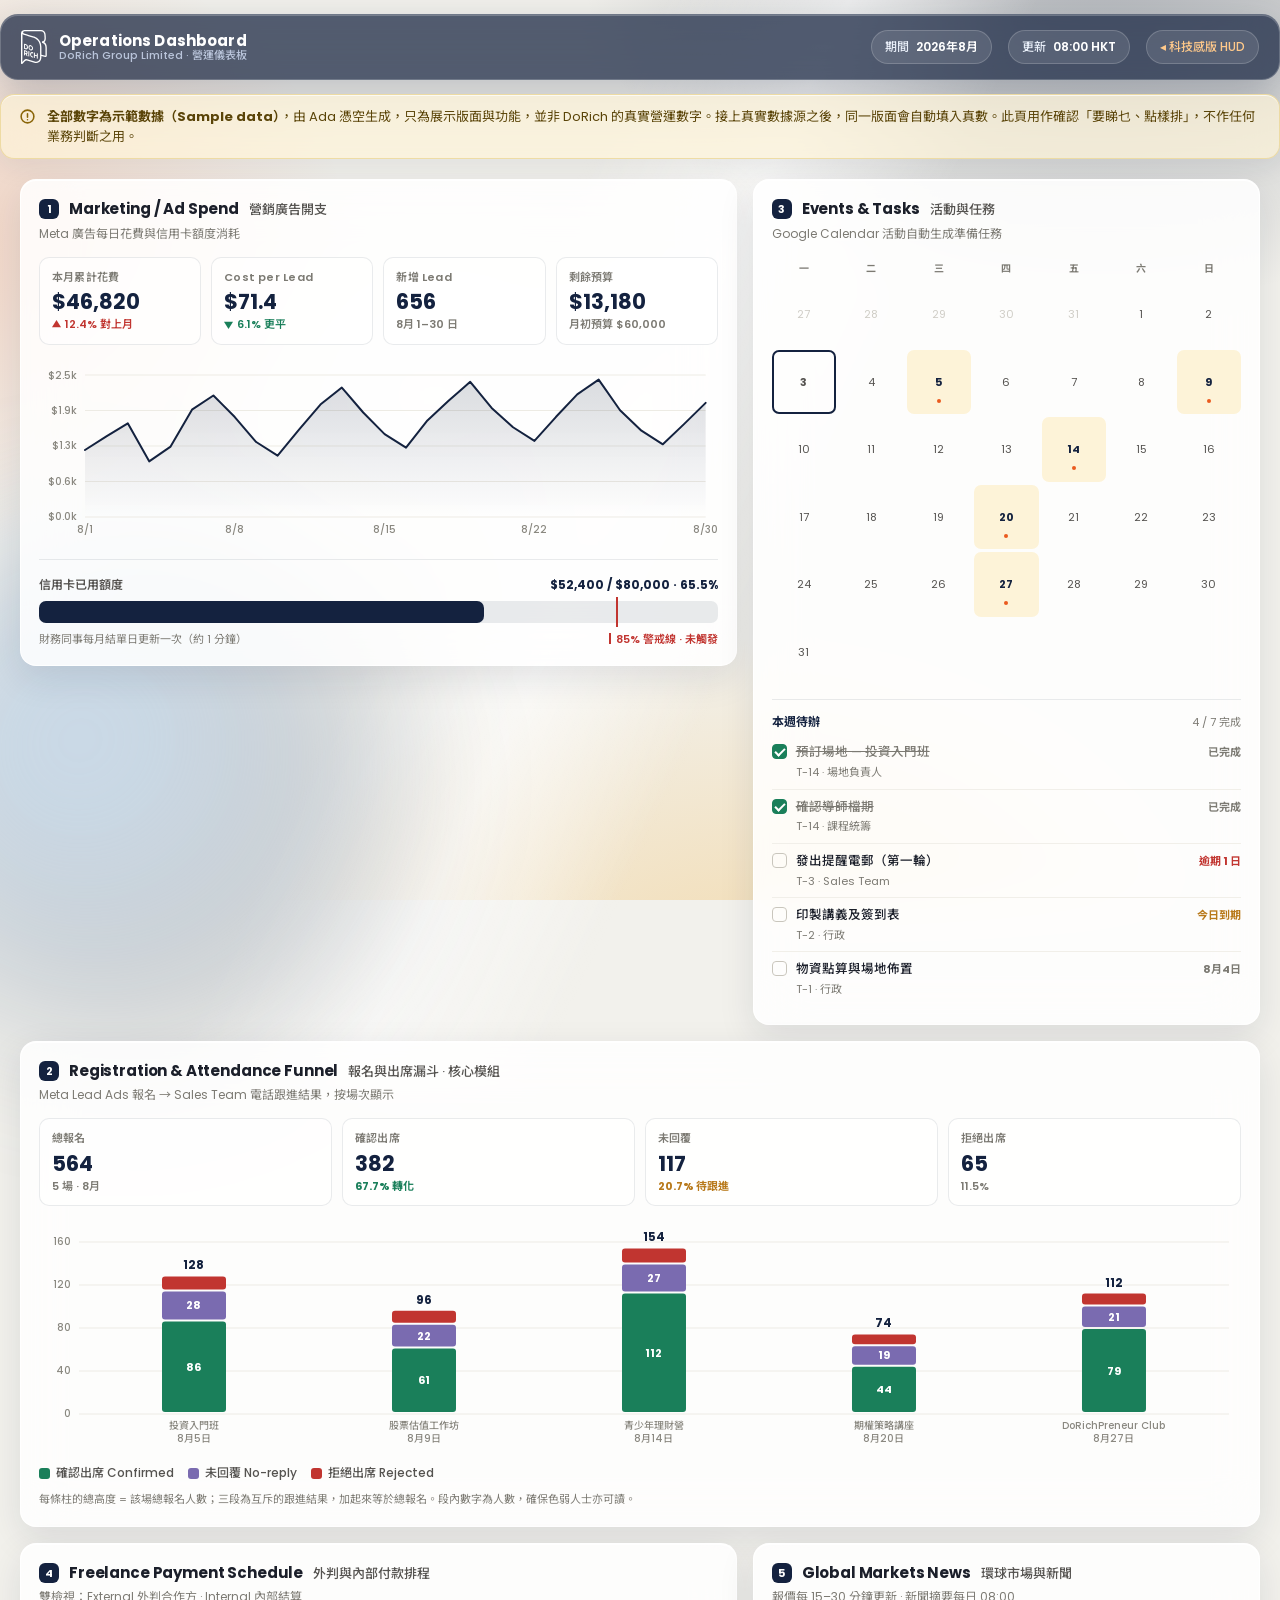
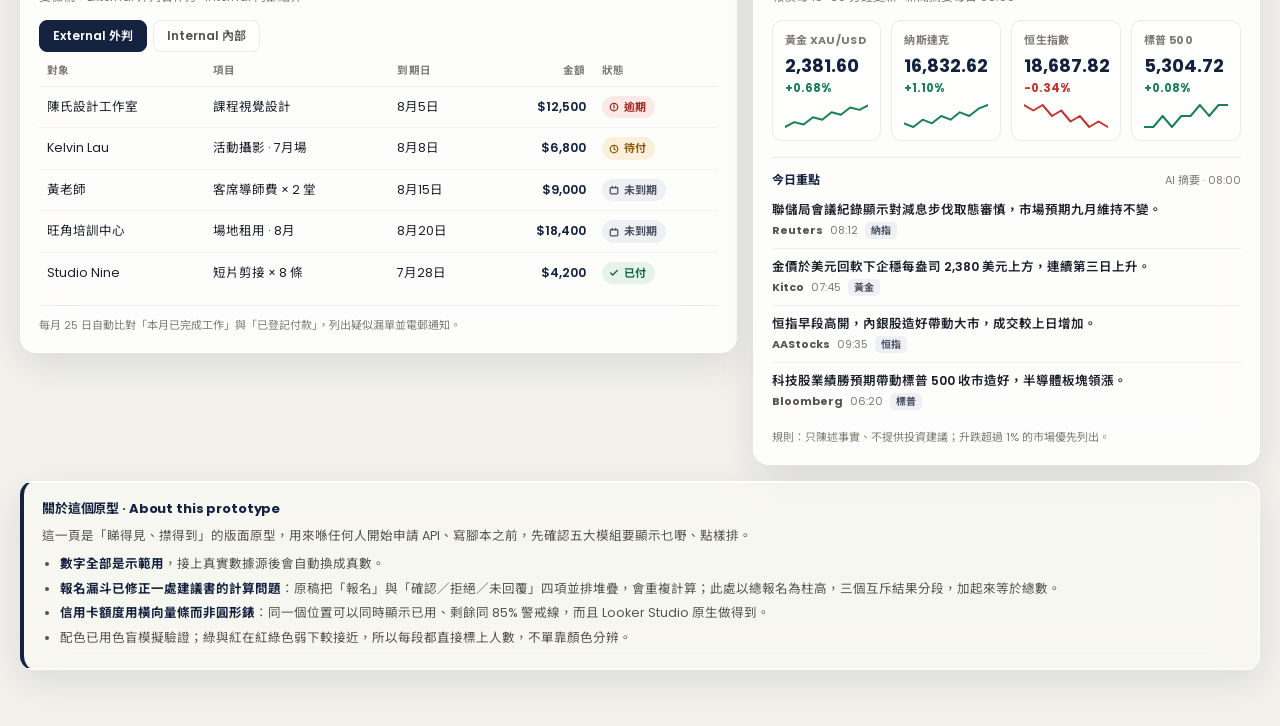
==== light.html @ 27b1c79c "Style 3 (JARVIS HUD) per Jackson's voice note; light version kept at /light.html; DoRich brand syste" ====
<!DOCTYPE html>
<html lang="zh-Hant-HK">
<head>
<meta charset="utf-8">
<meta name="robots" content="noindex,nofollow">
<meta name="viewport" content="width=device-width, initial-scale=1">
<title>DoRich Operations Dashboard — 原型 Prototype</title>
<link rel="preconnect" href="https://fonts.googleapis.com">
<link rel="preconnect" href="https://fonts.gstatic.com" crossorigin>
<link href="https://fonts.googleapis.com/css2?family=Poppins:wght@400;500;600;700;800&family=Noto+Sans+TC:wght@400;500;700;900&display=swap" rel="stylesheet">
<style>
:root{
  /* DoRich brand — pixel-sampled from the company deck design system */
  --ink:#14223F; --navy:#16264A; --ink-black:#141720;
  --paper:#F5F1E6; --amber:#F4AA29; --orange:#EA5A1E; --sky:#A8CEF3;
  --char:#5F5E5B; --grey:#A3A29E;

  /* Chart surface + validated data colours (dataviz validator, light mode, all six checks) */
  --surface:#FCFCFB;
  --c-confirmed:#1A7F5A;   /* good     */
  --c-noreply:#7A6BB0;     /* unknown  */
  --c-rejected:#C13530;    /* serious  */
  --c-line:#14223F;

  --st-good:#1A7F5A; --st-warn:#B8791A; --st-crit:#C13530; --st-idle:#6B7280;

  --bg:#F2F1EC;
  --hair:rgba(255,255,255,.85);
  --hair-in:rgba(20,34,63,.09);
  --txt:#1B1F2A; --txt-2:#555350; --txt-3:#7C7A73;

  --r:16px;
  --ease:cubic-bezier(0.22,1,0.36,1);
}
*{box-sizing:border-box}
html,body{margin:0;padding:0}
body{
  color:var(--txt);
  /* Gradient field — glass needs something behind it to refract. DoRich palette. */
  background:
    radial-gradient(900px 620px at 86% -6%, rgba(20,34,63,.30), transparent 58%),
    radial-gradient(760px 560px at -6% 26%, rgba(234,90,30,.20), transparent 56%),
    radial-gradient(840px 640px at 58% 112%, rgba(244,170,41,.32), transparent 58%),
    radial-gradient(520px 400px at 34% 44%, rgba(255,255,255,.70), transparent 55%),
    var(--bg);
  background-attachment:fixed;
  font-family:"Poppins","Noto Sans TC","PingFang HK","Hiragino Sans CNS",system-ui,-apple-system,"Segoe UI",sans-serif;
  font-size:14px; line-height:1.5; -webkit-font-smoothing:antialiased;
  min-height:100vh;
}
/* diagonal sheen + drifting orb, both inert to pointer */
body::before{
  content:""; position:fixed; inset:-20%; pointer-events:none; z-index:0;
  background:linear-gradient(115deg,transparent 42%,rgba(255,255,255,.62) 50%,transparent 58%);
}
body::after{
  content:""; position:fixed; width:520px; height:520px; left:-130px; bottom:-150px;
  border-radius:50%; pointer-events:none; z-index:0; filter:blur(70px);
  background:radial-gradient(circle at 40% 40%, rgba(168,206,243,.55), rgba(20,34,63,.18) 70%, transparent);
  animation:drift 17s ease-in-out infinite alternate;
}
.topbar,.notice,.wrap{position:relative; z-index:1}

/* ---------- Glass ---------- */
.glass{
  background:rgba(252,251,246,.55);
  -webkit-backdrop-filter:blur(22px) saturate(1.3);
  backdrop-filter:blur(22px) saturate(1.3);
  border:1px solid var(--hair);
  box-shadow:0 12px 36px rgba(20,34,63,.10), inset 0 1px 0 rgba(255,255,255,.9);
}
/* Data panels sit MORE opaque than the chrome — chart marks and small figures
   must stay legible over whatever the gradient is doing behind them. */
.glass-solid{
  background:rgba(255,255,255,.86);
  -webkit-backdrop-filter:blur(26px) saturate(1.25);
  backdrop-filter:blur(26px) saturate(1.25);
  border:1px solid var(--hair);
  box-shadow:0 12px 36px rgba(20,34,63,.10), inset 0 1px 0 rgba(255,255,255,.95);
}
@supports not (backdrop-filter:blur(1px)){
  .glass{background:rgba(252,251,246,.95)}
  .glass-solid{background:rgba(255,255,255,.97)}
}

@keyframes drift{from{transform:translate(0,0)}to{transform:translate(42px,30px)}}
@keyframes fadeUp{from{opacity:0;transform:translateY(14px)}to{opacity:1;transform:none}}
.anim{animation:fadeUp .5s var(--ease) both}
.grid > .anim:nth-child(1){animation-delay:.04s}
.grid > .anim:nth-child(2){animation-delay:.10s}
.grid > .anim:nth-child(3){animation-delay:.16s}
.grid > .anim:nth-child(4){animation-delay:.22s}
.grid > .anim:nth-child(5){animation-delay:.28s}
.foot.anim{animation-delay:.34s}
@media (prefers-reduced-motion:reduce){
  *,*::before,*::after{animation-duration:.01ms !important; animation-delay:0ms !important;
    transition-duration:.01ms !important}
}
h1,h2,h3{margin:0; font-weight:700; letter-spacing:-.01em}

/* ---------- Header ---------- */
.topbar{
  color:#fff; padding:0 20px; margin:14px auto 0; max-width:1392px; border-radius:18px;
  background:rgba(20,34,63,.72);
  -webkit-backdrop-filter:blur(22px) saturate(1.4); backdrop-filter:blur(22px) saturate(1.4);
  border:1px solid rgba(255,255,255,.18);
  box-shadow:0 14px 40px rgba(20,34,63,.24), inset 0 1px 0 rgba(255,255,255,.22);
}
@supports not (backdrop-filter:blur(1px)){.topbar{background:rgba(20,34,63,.97)}}
.topbar-in{max-width:1360px; margin:0 auto; display:flex; align-items:center; gap:16px; min-height:64px; flex-wrap:wrap}
.brand{display:flex; align-items:center; gap:12px; padding:10px 0}
.brand svg{height:34px; width:auto; display:block; flex:none}
.brand-txt{line-height:1.15}
.brand-txt strong{display:block; font-size:15px; font-weight:700; letter-spacing:.01em}
.brand-txt span{display:block; font-size:11px; color:#B9C4DA; font-weight:500}
.topbar-sp{flex:1 1 auto; min-width:8px}
.chip{
  display:inline-flex; align-items:center; gap:7px; background:rgba(255,255,255,.10);
  border:1px solid rgba(255,255,255,.18); color:#EAF0FA;
  border-radius:999px; padding:7px 13px; font-size:12px; font-weight:500; white-space:nowrap;
}
.chip b{font-weight:600; color:#fff}

/* ---------- Sample-data notice ---------- */
.notice{
  color:#5A4408; padding:12px 18px; font-size:13px;
  max-width:1392px; margin:14px auto 0; border-radius:14px;
  background:rgba(253,243,216,.72);
  -webkit-backdrop-filter:blur(18px) saturate(1.3); backdrop-filter:blur(18px) saturate(1.3);
  border:1px solid rgba(235,215,154,.85);
  box-shadow:0 8px 26px rgba(20,34,63,.08), inset 0 1px 0 rgba(255,255,255,.7);
}
@supports not (backdrop-filter:blur(1px)){.notice{background:rgba(253,243,216,.97)}}
.notice-in{max-width:1360px; margin:0 auto; display:flex; gap:11px; align-items:flex-start}
.notice svg{flex:none; margin-top:1px}
.notice b{font-weight:700}

/* ---------- Layout ---------- */
.wrap{max-width:1360px; margin:0 auto; padding:20px 20px 56px}
.grid{display:grid; gap:16px; grid-template-columns:repeat(12,1fr); align-items:start}
.card{border-radius:var(--r); padding:18px; min-width:0}
.col-4{grid-column:span 4} .col-5{grid-column:span 5} .col-6{grid-column:span 6}
.col-7{grid-column:span 7} .col-8{grid-column:span 8} .col-12{grid-column:span 12}

.card-hd{display:flex; align-items:baseline; gap:10px; margin-bottom:4px; flex-wrap:wrap}
.mod-no{
  font-size:11px; font-weight:700; color:#fff; background:var(--ink);
  width:20px; height:20px; border-radius:6px; display:inline-flex;
  align-items:center; justify-content:center; flex:none; align-self:center;
}
.card-hd h2{font-size:15px}
.card-hd .tc{font-size:13px; color:var(--txt-2); font-weight:500}
.card-sub{font-size:12px; color:var(--txt-3); margin:2px 0 14px}

/* ---------- Stat tiles ---------- */
.tiles{display:flex; gap:10px; flex-wrap:wrap; margin-bottom:16px}
.tile{flex:1 1 120px; min-width:112px; background:rgba(255,255,255,.55); border:1px solid var(--hair-in); border-radius:10px; padding:11px 12px}
.tile .lab{font-size:11px; color:var(--txt-3); font-weight:600; letter-spacing:.02em; margin-bottom:5px}
.tile .val{font-size:21px; font-weight:700; color:var(--ink); line-height:1.1; font-variant-numeric:tabular-nums}
.tile .delta{font-size:11px; font-weight:600; margin-top:3px; display:flex; align-items:center; gap:4px}
.up{color:var(--st-crit)} .down{color:var(--st-good)} .flat{color:var(--txt-3)}

/* ---------- Meter (credit card) ---------- */
.meter-row{display:flex; justify-content:space-between; align-items:baseline; font-size:12px; margin-bottom:7px}
.meter-row .l{color:var(--txt-2); font-weight:600}
.meter-row .r{color:var(--ink); font-weight:700; font-variant-numeric:tabular-nums}
.meter{position:relative; height:22px; background:rgba(20,34,63,.09); border-radius:7px; overflow:visible}
.meter-fill{height:100%; border-radius:7px; background:var(--ink); transition:width .5s ease}
.meter-thr{position:absolute; top:-4px; bottom:-4px; width:2px; background:var(--st-crit)}
.meter-cap{display:flex; justify-content:space-between; gap:12px; font-size:11px; color:var(--txt-3); margin-top:8px}
.thr-key{display:inline-flex; align-items:center; gap:5px; color:var(--st-crit); font-weight:600; white-space:nowrap}
.thr-key i{width:2px; height:11px; background:var(--st-crit); display:inline-block; flex:none}

/* ---------- Charts ---------- */
.chart{width:100%; display:block; overflow:visible}
.chart text{font-family:inherit}
.gridline{stroke:#EDEBE4; stroke-width:1}
.axis-lab{font-size:10px; fill:#8A8880; font-weight:500}
.dot-hit{cursor:pointer}

.legend{display:flex; gap:14px; flex-wrap:wrap; margin:12px 0 2px; font-size:12px}
.legend .li{display:inline-flex; align-items:center; gap:6px; color:var(--txt-2); font-weight:500}
.swatch{width:11px; height:11px; border-radius:3px; flex:none}

/* ---------- Tooltip ---------- */
#tip{
  position:fixed; pointer-events:none; opacity:0; transition:opacity .12s;
  background:var(--ink); color:#fff; border-radius:8px; padding:8px 11px;
  font-size:12px; line-height:1.45; z-index:99; box-shadow:0 6px 20px rgba(0,0,0,.22);
  max-width:230px;
}
#tip b{font-weight:700}
#tip .k{color:#B9C4DA}

/* ---------- Calendar ---------- */
.cal{display:grid; grid-template-columns:repeat(7,1fr); gap:3px; font-size:11px}
.cal .dow{text-align:center; font-weight:700; color:var(--txt-3); padding:4px 0; font-size:10px}
.cal .d{
  aspect-ratio:1/1; border-radius:7px; display:flex; flex-direction:column;
  align-items:center; justify-content:center; color:var(--txt-2); position:relative; font-variant-numeric:tabular-nums;
}
.cal .d.pad{color:#CFCDC6}
.cal .d.ev{background:#FDF3D8; color:var(--ink); font-weight:700}
.cal .d.ev::after{
  content:""; position:absolute; left:50%; bottom:18%; transform:translateX(-50%);
  width:4px; height:4px; border-radius:50%; background:var(--orange);
}
.cal .d.today{outline:2px solid var(--ink); outline-offset:-2px; font-weight:700}

/* ---------- Task list ---------- */
.tasks{list-style:none; margin:0; padding:0}
.tasks li{display:flex; gap:9px; align-items:flex-start; padding:8px 0; border-bottom:1px solid #F1EFE9; font-size:12.5px}
.tasks li:last-child{border-bottom:0}
.box{width:15px; height:15px; border-radius:4px; border:1.5px solid #C9C6BD; flex:none; margin-top:1px; position:relative}
.box.on{background:var(--st-good); border-color:var(--st-good)}
.box.on::after{content:""; position:absolute; left:4px; top:1px; width:4px; height:8px; border:solid #fff; border-width:0 2px 2px 0; transform:rotate(45deg)}
.tk-t{flex:1; min-width:0}
.tk-t .n{display:block; color:var(--txt); font-weight:500}
.tasks li.done .n{color:var(--txt-3); text-decoration:line-through}
.tk-t .m{display:block; font-size:11px; color:var(--txt-3); margin-top:2px}
.due{font-size:11px; font-weight:700; white-space:nowrap; padding-top:1px}
.due.over{color:var(--st-crit)} .due.soon{color:var(--st-warn)} .due.ok{color:var(--txt-3)}

/* ---------- Tables ---------- */
.tbl-tabs{display:flex; gap:6px; margin-bottom:11px}
.tb{
  border:1px solid var(--hair-in); background:rgba(255,255,255,.6); color:var(--txt-2);
  border-radius:8px; padding:6px 13px; font:inherit; font-size:12px; font-weight:600; cursor:pointer;
}
.tb[aria-selected="true"]{background:var(--ink); color:#fff; border-color:var(--ink)}
table{width:100%; border-collapse:collapse; font-size:12.5px}
th{
  text-align:left; font-size:10.5px; font-weight:700; color:var(--txt-3);
  letter-spacing:.04em; text-transform:uppercase; padding:0 8px 7px; border-bottom:1px solid var(--hair-in);
}
td{padding:9px 8px; border-bottom:1px solid #F4F2EC; vertical-align:middle}
tr:last-child td{border-bottom:0}
td.num{text-align:right; font-variant-numeric:tabular-nums; font-weight:600; color:var(--ink)}
.pill{
  display:inline-flex; align-items:center; gap:5px; border-radius:999px;
  padding:3px 9px 3px 7px; font-size:11px; font-weight:700; white-space:nowrap;
}
.pill svg{flex:none}
.p-paid{background:#E6F3ED; color:#126647}
.p-up{background:#EEF0F4; color:#4A5262}
.p-pend{background:#FBF0DC; color:#8A5B0B}
.p-over{background:#FBE9E7; color:#9E2B22}

/* ---------- Market tiles ---------- */
.mk{display:grid; grid-template-columns:repeat(4,1fr); gap:10px; margin-bottom:16px}
.mk-t{border:1px solid var(--hair-in); border-radius:10px; padding:11px 12px; background:rgba(255,255,255,.55); min-width:0}
.mk-t .n{font-size:11px; font-weight:700; color:var(--txt-3); letter-spacing:.03em}
.mk-t .v{font-size:18px; font-weight:700; color:var(--ink); margin-top:3px; font-variant-numeric:tabular-nums}
.mk-t .c{font-size:11.5px; font-weight:700; margin-top:1px}
.mk-t svg{margin-top:6px; display:block}
.pos{color:var(--st-good)} .neg{color:var(--st-crit)}

.news{list-style:none; margin:0; padding:0}
.news li{padding:9px 0; border-bottom:1px solid #F1EFE9}
.news li:last-child{border-bottom:0}
.news .h{font-size:12.5px; font-weight:600; color:var(--txt); line-height:1.45}
.news .m{font-size:11px; color:var(--txt-3); margin-top:3px; display:flex; gap:7px; flex-wrap:wrap}
.news .src{font-weight:700; color:var(--txt-2)}
.tag{background:#EEF0F4; color:#4A5262; border-radius:5px; padding:1px 6px; font-weight:700; font-size:10px}

/* ---------- Footer note ---------- */
.foot{
  margin-top:16px; border-left:4px solid var(--ink);
  border-radius:14px; padding:16px 18px; font-size:12.5px; color:var(--txt-2); line-height:1.65;
}
.foot h3{font-size:13px; color:var(--ink); margin-bottom:7px}
.foot ul{margin:7px 0 0; padding-left:18px}
.foot li{margin-bottom:4px}
.foot b{color:var(--ink)}

/* ---------- Responsive ---------- */
@media (max-width:1080px){
  .col-4,.col-5,.col-6,.col-7,.col-8{grid-column:span 12}
  .mk{grid-template-columns:repeat(2,1fr)}
}
@media (max-width:560px){
  .wrap{padding:14px 12px 40px}
  .grid{gap:12px}
  .card{padding:14px}
  .tile .val{font-size:18px}
  .topbar-in{min-height:0; padding:10px 0}
  .mk{grid-template-columns:repeat(2,1fr)}
  table{font-size:11.5px}
  td,th{padding-left:5px; padding-right:5px}
}
</style>
</head>
<body data-palette="#1A7F5A,#7A6BB0,#C13530">

<header class="topbar">
  <div class="topbar-in">
    <div class="brand">
      <svg viewBox="0 0 82.313 108.43" role="img" aria-label="DoRich"><g fill="#fff"><path d="M73.944 38.612A9.5 9.5 0 0 0 75.6 37.2c4.511-4.837 3.64-13.907 3.486-15.23 0-7.542-.083-20.011-14.7-21.953L11.46 0a13.155 13.155 0 0 0-5.955 1.2A9.2 9.2 0 0 0 0 9.74v95.912a2.733 2.733 0 0 0 4.721 1.92l8.346-8.84a5.512 5.512 0 0 1 5.651-1.5l23.821 7.254c5.636 1.72 11.076.933 15.313-2.208 4.631-3.429 7.286-9.379 7.286-16.32l-.058-2.767L77.052 86.4a4.471 4.471 0 0 0 .931.1 4.353 4.353 0 0 0 2.751-.975 4.212 4.212 0 0 0 1.579-3.286v-25.9c0-8.341-2.749-14.195-8.369-17.733M60.923 85.959c0 5.591-2.033 10.305-5.579 12.931-3.136 2.323-7.246 2.877-11.572 1.562L19.953 93.2A9.7 9.7 0 0 0 10 95.837l-5.718 6.056.488-88.859a8.6 8.6 0 0 0 3.755 2.215 9780.09 9780.09 0 0 0 17.292 5.283l14.239 4.333c.85.235 20.806 6.007 20.806 29.379zM78.011 82.3l-12.927-3.475V54.244c0-26.794-23.692-33.389-23.858-33.432L27.049 16.5c-5.913-1.8-12.5-3.814-17.283-5.281a3.626 3.626 0 0 1-2.714-2.447 6.26 6.26 0 0 1-.083-2.324 2.326 2.326 0 0 1 1.758-1.937 11.335 11.335 0 0 1 2.733-.292h52.5c9.208 1.277 10.9 7.036 10.9 17.881l.017.276c.3 2.3.458 8.922-2.374 11.952-1.159 1.238-3.449 1.773-5.555 1.646l-.011 4.377c7.714 2.278 11.154 7.04 11.154 15.994v25.886l-.087.066"/><path d="M22.329 54.768c-.024 5.1-3.173 7.956-8.085 6.834a15.1 15.1 0 0 1-4.5-1.778l.075-16.15 4.893 1.118a9.976 9.976 0 0 1 7.618 9.976m-3.263-.656a5.8 5.8 0 0 0-4.315-5.912l-1.835-.419-.046 9.929a14.065 14.065 0 0 0 1.815.569c2.855.651 4.367-1.256 4.38-4.168"/><path d="M23.863 55.208c.023-4.877 3.117-7.857 7.287-6.9 4.227.965 7.268 5.346 7.245 10.223s-3.1 7.884-7.324 6.919c-4.171-.952-7.23-5.361-7.208-10.237M35.17 57.79c.014-2.891-1.663-5.437-4.036-5.979-2.354-.539-4.032 1.243-4.046 4.133-.013 2.846 1.645 5.411 4 5.95 2.373.542 4.07-1.258 4.083-4.1"/><path d="m17.728 82.658-2.038-5.369c-.311-.057-.64-.119-.987-.209a9.332 9.332 0 0 1-1.732-.626l-.083 4.956-3.232-.833.28-16.741 5.625 1.45a6.937 6.937 0 0 1 5.546 7.191c-.039 2.388-.927 3.909-2.423 4.531l2.516 6.545zm.107-10.823c.026-1.562-.688-2.71-2.642-3.214l-2.082-.537-.087 5.2a8.748 8.748 0 0 0 1.641.58c2.155.556 3.139-.177 3.17-2.03"/><path d="m23.5 67.332 3.178.819-.278 16.742-3.177-.819z"/><path d="M38.563 87.76a4.64 4.64 0 0 1-2.585-.062c-4.109-1.059-7.134-5.56-7.051-10.515s3.231-7.864 7.359-6.8a6.758 6.758 0 0 1 2.547 1.239l-.061 3.638a5.478 5.478 0 0 0-2.364-1.237c-2.41-.621-4.235.994-4.284 3.985a6.034 6.034 0 0 0 4.115 6.128 4.138 4.138 0 0 0 2.384.03z"/><path d="m53.792 75.141-.28 16.741-3.2-.823.117-6.965-6.155-1.586-.117 6.964-3.195-.823.28-16.742 3.195.824-.1 6.227 6.155 1.587.1-6.228z"/></g></svg>
      <span class="brand-txt">
        <strong>Operations Dashboard</strong>
        <span>DoRich Group Limited · 營運儀表板</span>
      </span>
    </div>
    <span class="topbar-sp"></span>
    <span class="chip">期間 <b>2026年8月</b></span>
    <span class="chip">更新 <b>08:00 HKT</b></span>
    <a class="chip" href="./" style="color:#FFC98A;text-decoration:none">◂ 科技感版 HUD</a>
  </div>
</header>

<div class="notice">
  <div class="notice-in">
    <svg width="17" height="17" viewBox="0 0 24 24" fill="none" stroke="#8A6508" stroke-width="2.2" stroke-linecap="round"><circle cx="12" cy="12" r="9"/><path d="M12 8v5"/><path d="M12 16.5v.01"/></svg>
    <div><b>全部數字為示範數據（Sample data）</b>，由 Ada 憑空生成，只為展示版面與功能，並非 DoRich 的真實營運數字。接上真實數據源之後，同一版面會自動填入真數。此頁用作確認「要睇乜、點樣排」，不作任何業務判斷之用。</div>
  </div>
</div>

<div class="wrap">
  <div class="grid">

    <!-- ============ MODULE 1 ============ -->
    <section class="card glass-solid anim col-7">
      <div class="card-hd"><span class="mod-no">1</span><h2>Marketing / Ad Spend</h2><span class="tc">營銷廣告開支</span></div>
      <p class="card-sub">Meta 廣告每日花費與信用卡額度消耗</p>

      <div class="tiles">
        <div class="tile"><div class="lab">本月累計花費</div><div class="val">$46,820</div><div class="delta up"><svg width="9" height="9" viewBox="0 0 10 10" fill="currentColor"><path d="M5 0l5 8H0z"/></svg>12.4% 對上月</div></div>
        <div class="tile"><div class="lab">Cost per Lead</div><div class="val">$71.4</div><div class="delta down"><svg width="9" height="9" viewBox="0 0 10 10" fill="currentColor"><path d="M5 10L0 2h10z"/></svg>6.1% 更平</div></div>
        <div class="tile"><div class="lab">新增 Lead</div><div class="val">656</div><div class="delta flat">8月 1–30 日</div></div>
        <div class="tile"><div class="lab">剩餘預算</div><div class="val">$13,180</div><div class="delta flat">月初預算 $60,000</div></div>
      </div>

      <div id="spend-chart"></div>

      <div style="margin-top:18px; padding-top:16px; border-top:1px solid var(--hair-in)">
        <div class="meter-row"><span class="l">信用卡已用額度</span><span class="r">$52,400 / $80,000 · 65.5%</span></div>
        <div class="meter">
          <div class="meter-fill" style="width:65.5%"></div>
          <div class="meter-thr" style="left:85%"></div>
        </div>
        <div class="meter-cap">
          <span>財務同事每月結單日更新一次（約 1 分鐘）</span>
          <span class="thr-key"><i></i>85% 警戒線 · 未觸發</span>
        </div>
      </div>
    </section>

    <!-- ============ MODULE 3 (calendar) ============ -->
    <section class="card glass-solid anim col-5">
      <div class="card-hd"><span class="mod-no">3</span><h2>Events &amp; Tasks</h2><span class="tc">活動與任務</span></div>
      <p class="card-sub">Google Calendar 活動自動生成準備任務</p>

      <div class="cal" id="cal"></div>

      <div style="margin-top:15px; padding-top:13px; border-top:1px solid var(--hair-in)">
        <div style="display:flex; justify-content:space-between; align-items:baseline; margin-bottom:4px">
          <strong style="font-size:12px; color:var(--ink)">本週待辦</strong>
          <span style="font-size:11px; color:var(--txt-3)">4 / 7 完成</span>
        </div>
        <ul class="tasks">
          <li class="done"><span class="box on"></span><span class="tk-t"><span class="n">預訂場地 — 投資入門班</span><span class="m">T-14 · 場地負責人</span></span><span class="due ok">已完成</span></li>
          <li class="done"><span class="box on"></span><span class="tk-t"><span class="n">確認導師檔期</span><span class="m">T-14 · 課程統籌</span></span><span class="due ok">已完成</span></li>
          <li><span class="box"></span><span class="tk-t"><span class="n">發出提醒電郵（第一輪）</span><span class="m">T-3 · Sales Team</span></span><span class="due over">逾期 1 日</span></li>
          <li><span class="box"></span><span class="tk-t"><span class="n">印製講義及簽到表</span><span class="m">T-2 · 行政</span></span><span class="due soon">今日到期</span></li>
          <li><span class="box"></span><span class="tk-t"><span class="n">物資點算與場地佈置</span><span class="m">T-1 · 行政</span></span><span class="due ok">8月4日</span></li>
        </ul>
      </div>
    </section>

    <!-- ============ MODULE 2 ============ -->
    <section class="card glass-solid anim col-12">
      <div class="card-hd"><span class="mod-no">2</span><h2>Registration &amp; Attendance Funnel</h2><span class="tc">報名與出席漏斗 · 核心模組</span></div>
      <p class="card-sub">Meta Lead Ads 報名 → Sales Team 電話跟進結果，按場次顯示</p>

      <div class="tiles">
        <div class="tile"><div class="lab">總報名</div><div class="val">564</div><div class="delta flat">5 場 · 8月</div></div>
        <div class="tile"><div class="lab">確認出席</div><div class="val">382</div><div class="delta flat" style="color:var(--st-good); font-weight:700">67.7% 轉化</div></div>
        <div class="tile"><div class="lab">未回覆</div><div class="val">117</div><div class="delta flat" style="color:var(--st-warn); font-weight:700">20.7% 待跟進</div></div>
        <div class="tile"><div class="lab">拒絕出席</div><div class="val">65</div><div class="delta flat">11.5%</div></div>
      </div>

      <div id="funnel-chart"></div>

      <div class="legend" id="funnel-legend"></div>
      <p style="font-size:11px; color:var(--txt-3); margin:9px 0 0">
        每條柱的總高度 = 該場總報名人數；三段為互斥的跟進結果，加起來等於總報名。段內數字為人數，確保色弱人士亦可讀。
      </p>
    </section>

    <!-- ============ MODULE 4 ============ -->
    <section class="card glass-solid anim col-7">
      <div class="card-hd"><span class="mod-no">4</span><h2>Freelance Payment Schedule</h2><span class="tc">外判與內部付款排程</span></div>
      <p class="card-sub">雙檢視：External 外判合作方 · Internal 內部結算</p>

      <div class="tbl-tabs" role="tablist">
        <button class="tb" role="tab" aria-selected="true" data-pane="ext">External 外判</button>
        <button class="tb" role="tab" aria-selected="false" data-pane="int">Internal 內部</button>
      </div>

      <div id="pane-ext">
        <table>
          <thead><tr><th>對象</th><th>項目</th><th>到期日</th><th style="text-align:right">金額</th><th>狀態</th></tr></thead>
          <tbody>
            <tr><td>陳氏設計工作室</td><td>課程視覺設計</td><td>8月5日</td><td class="num">$12,500</td><td><span class="pill p-over"><svg width="10" height="10" viewBox="0 0 24 24" fill="none" stroke="currentColor" stroke-width="3" stroke-linecap="round"><circle cx="12" cy="12" r="9"/><path d="M12 7v6"/><path d="M12 16.5v.01"/></svg>逾期</span></td></tr>
            <tr><td>Kelvin Lau</td><td>活動攝影 · 7月場</td><td>8月8日</td><td class="num">$6,800</td><td><span class="pill p-pend"><svg width="10" height="10" viewBox="0 0 24 24" fill="none" stroke="currentColor" stroke-width="3" stroke-linecap="round"><circle cx="12" cy="12" r="9"/><path d="M12 7v5l3 2"/></svg>待付</span></td></tr>
            <tr><td>黃老師</td><td>客席導師費 × 2 堂</td><td>8月15日</td><td class="num">$9,000</td><td><span class="pill p-up"><svg width="10" height="10" viewBox="0 0 24 24" fill="none" stroke="currentColor" stroke-width="3" stroke-linecap="round"><path d="M8 3v4M16 3v4"/><rect x="3" y="6" width="18" height="15" rx="2"/></svg>未到期</span></td></tr>
            <tr><td>旺角培訓中心</td><td>場地租用 · 8月</td><td>8月20日</td><td class="num">$18,400</td><td><span class="pill p-up"><svg width="10" height="10" viewBox="0 0 24 24" fill="none" stroke="currentColor" stroke-width="3" stroke-linecap="round"><path d="M8 3v4M16 3v4"/><rect x="3" y="6" width="18" height="15" rx="2"/></svg>未到期</span></td></tr>
            <tr><td>Studio Nine</td><td>短片剪接 × 8 條</td><td>7月28日</td><td class="num">$4,200</td><td><span class="pill p-paid"><svg width="10" height="10" viewBox="0 0 24 24" fill="none" stroke="currentColor" stroke-width="3.2" stroke-linecap="round" stroke-linejoin="round"><path d="M20 6L9 17l-5-5"/></svg>已付</span></td></tr>
          </tbody>
        </table>
      </div>

      <div id="pane-int" hidden>
        <table>
          <thead><tr><th>同事</th><th>項目</th><th>到期日</th><th style="text-align:right">金額</th><th>狀態</th></tr></thead>
          <tbody>
            <tr><td>Ada Cheng</td><td>7月場次超時津貼</td><td>8月7日</td><td class="num">$2,400</td><td><span class="pill p-pend"><svg width="10" height="10" viewBox="0 0 24 24" fill="none" stroke="currentColor" stroke-width="3" stroke-linecap="round"><circle cx="12" cy="12" r="9"/><path d="M12 7v5l3 2"/></svg>待付</span></td></tr>
            <tr><td>Marco Ho</td><td>課程統籌獎金 · Q2</td><td>8月10日</td><td class="num">$8,000</td><td><span class="pill p-up"><svg width="10" height="10" viewBox="0 0 24 24" fill="none" stroke="currentColor" stroke-width="3" stroke-linecap="round"><path d="M8 3v4M16 3v4"/><rect x="3" y="6" width="18" height="15" rx="2"/></svg>未到期</span></td></tr>
            <tr><td>Janice Wong</td><td>墊支報銷 · 物資</td><td>8月12日</td><td class="num">$1,860</td><td><span class="pill p-up"><svg width="10" height="10" viewBox="0 0 24 24" fill="none" stroke="currentColor" stroke-width="3" stroke-linecap="round"><path d="M8 3v4M16 3v4"/><rect x="3" y="6" width="18" height="15" rx="2"/></svg>未到期</span></td></tr>
            <tr><td>Terence Lam</td><td>兼職導師 · 7月</td><td>7月30日</td><td class="num">$5,600</td><td><span class="pill p-paid"><svg width="10" height="10" viewBox="0 0 24 24" fill="none" stroke="currentColor" stroke-width="3.2" stroke-linecap="round" stroke-linejoin="round"><path d="M20 6L9 17l-5-5"/></svg>已付</span></td></tr>
          </tbody>
        </table>
      </div>

      <p style="font-size:11px; color:var(--txt-3); margin:12px 0 0; padding-top:11px; border-top:1px solid var(--hair-in)">
        每月 25 日自動比對「本月已完成工作」與「已登記付款」，列出疑似漏單並電郵通知。
      </p>
    </section>

    <!-- ============ MODULE 5 ============ -->
    <section class="card glass-solid anim col-5">
      <div class="card-hd"><span class="mod-no">5</span><h2>Global Markets News</h2><span class="tc">環球市場與新聞</span></div>
      <p class="card-sub">報價每 15–30 分鐘更新 · 新聞摘要每日 08:00</p>

      <div class="mk" id="mk"></div>

      <div style="padding-top:13px; border-top:1px solid var(--hair-in)">
        <div style="display:flex; justify-content:space-between; align-items:baseline; margin-bottom:3px">
          <strong style="font-size:12px; color:var(--ink)">今日重點</strong>
          <span style="font-size:11px; color:var(--txt-3)">AI 摘要 · 08:00</span>
        </div>
        <ul class="news">
          <li><div class="h">聯儲局會議紀錄顯示對減息步伐取態審慎，市場預期九月維持不變。</div><div class="m"><span class="src">Reuters</span><span>08:12</span><span class="tag">納指</span></div></li>
          <li><div class="h">金價於美元回軟下企穩每盎司 2,380 美元上方，連續第三日上升。</div><div class="m"><span class="src">Kitco</span><span>07:45</span><span class="tag">黃金</span></div></li>
          <li><div class="h">恒指早段高開，內銀股造好帶動大市，成交較上日增加。</div><div class="m"><span class="src">AAStocks</span><span>09:35</span><span class="tag">恒指</span></div></li>
          <li><div class="h">科技股業績勝預期帶動標普 500 收市造好，半導體板塊領漲。</div><div class="m"><span class="src">Bloomberg</span><span>06:20</span><span class="tag">標普</span></div></li>
        </ul>
        <p style="font-size:11px; color:var(--txt-3); margin:10px 0 0">
          規則：只陳述事實、不提供投資建議；升跌超過 1% 的市場優先列出。
        </p>
      </div>
    </section>

  </div>

  <div class="foot glass anim">
    <h3>關於這個原型 · About this prototype</h3>
    這一頁是「睇得見、㩒得到」的版面原型，用來喺任何人開始申請 API、寫腳本之前，先確認五大模組要顯示乜嘢、點樣排。
    <ul>
      <li><b>數字全部是示範用</b>，接上真實數據源後會自動換成真數。</li>
      <li><b>報名漏斗已修正一處建議書的計算問題</b>：原稿把「報名」與「確認／拒絕／未回覆」四項並排堆疊，會重複計算；此處以總報名為柱高，三個互斥結果分段，加起來等於總數。</li>
      <li><b>信用卡額度用橫向量條而非圓形錶</b>：同一個位置可以同時顯示已用、剩餘同 85% 警戒線，而且 Looker Studio 原生做得到。</li>
      <li>配色已用色盲模擬驗證；綠與紅在紅綠色弱下較接近，所以每段都直接標上人數，不單靠顏色分辨。</li>
    </ul>
  </div>
</div>

<div id="tip" role="status" aria-live="polite"></div>

<script>
(function(){
"use strict";
var SVGNS="http://www.w3.org/2000/svg";
function el(n,a){var e=document.createElementNS(SVGNS,n);for(var k in a){if(a[k]!==null&&a[k]!==undefined)e.setAttribute(k,a[k]);}return e;}
var tip=document.getElementById("tip");
function showTip(html,x,y){
  tip.innerHTML=html; tip.style.opacity="1";
  var r=tip.getBoundingClientRect();
  var left=x+14, top=y-r.height-12;
  if(left+r.width>window.innerWidth-8) left=x-r.width-14;
  if(left<8) left=8;
  if(top<8) top=y+18;
  tip.style.left=left+"px"; tip.style.top=top+"px";
}
function hideTip(){tip.style.opacity="0";}
document.addEventListener("scroll",hideTip,{passive:true});

/* ---------------- MODULE 1 · ad spend line ---------------- */
var SPEND=[1180,1420,1650,980,1240,1890,2140,1760,1320,1080,1540,1980,2280,1840,1460,1220,1700,2050,2380,1920,1580,1340,1760,2160,2420,1880,1520,1280,1640,2010];
function drawSpend(){
  var host=document.getElementById("spend-chart"); if(!host) return;
  host.innerHTML="";
  var W=host.clientWidth||640, H=180, P={t:14,r:12,b:24,l:46};
  var iw=W-P.l-P.r, ih=H-P.t-P.b;
  var max=0; for(var i=0;i<SPEND.length;i++){ if(SPEND[i]>max) max=SPEND[i]; }
  max=Math.ceil(max/500)*500;
  var svg=el("svg",{class:"chart",viewBox:"0 0 "+W+" "+H,height:H,role:"img","aria-label":"每日廣告花費趨勢（示範數據）"});

  for(var g=0; g<=4; g++){
    var gy=P.t+ih-(ih*g/4);
    svg.appendChild(el("line",{x1:P.l,y1:gy,x2:P.l+iw,y2:gy,class:"gridline"}));
    var t=el("text",{x:P.l-8,y:gy+3.5,class:"axis-lab","text-anchor":"end"});
    t.textContent="$"+((max*g/4)/1000).toFixed(1)+"k"; svg.appendChild(t);
  }
  function X(i){return P.l+(iw*i/(SPEND.length-1));}
  function Y(v){return P.t+ih-(ih*v/max);}

  var dArea="M"+X(0)+","+(P.t+ih), dLine="";
  for(var i=0;i<SPEND.length;i++){
    dArea+=" L"+X(i)+","+Y(SPEND[i]);
    dLine+=(i?" L":"M")+X(i)+","+Y(SPEND[i]);
  }
  dArea+=" L"+X(SPEND.length-1)+","+(P.t+ih)+" Z";

  var grad=el("linearGradient",{id:"sg",x1:"0",y1:"0",x2:"0",y2:"1"});
  grad.appendChild(el("stop",{offset:"0%","stop-color":"#14223F","stop-opacity":".16"}));
  grad.appendChild(el("stop",{offset:"100%","stop-color":"#14223F","stop-opacity":"0"}));
  var defs=el("defs",{}); defs.appendChild(grad); svg.appendChild(defs);
  svg.appendChild(el("path",{d:dArea,fill:"url(#sg)"}));
  svg.appendChild(el("path",{d:dLine,fill:"none",stroke:"var(--c-line)","stroke-width":"2","stroke-linejoin":"round","stroke-linecap":"round"}));

  [0,7,14,21,29].forEach(function(i){
    var t=el("text",{x:X(i),y:P.t+ih+16,class:"axis-lab","text-anchor":"middle"});
    t.textContent="8/"+(i+1); svg.appendChild(t);
  });

  var cross=el("line",{x1:0,y1:P.t,x2:0,y2:P.t+ih,stroke:"#14223F","stroke-width":"1","stroke-dasharray":"3 3",opacity:"0"});
  var dot=el("circle",{r:4.5,fill:"#14223F",stroke:"#fff","stroke-width":"2",opacity:"0"});
  svg.appendChild(cross); svg.appendChild(dot);

  var hit=el("rect",{x:P.l,y:P.t,width:iw,height:ih,fill:"transparent",class:"dot-hit"});
  svg.appendChild(hit);
  hit.addEventListener("mousemove",function(ev){
    var box=svg.getBoundingClientRect();
    var sx=(ev.clientX-box.left)*(W/box.width);
    var idx=Math.round((sx-P.l)/(iw/(SPEND.length-1)));
    if(idx<0)idx=0; if(idx>SPEND.length-1)idx=SPEND.length-1;
    cross.setAttribute("x1",X(idx)); cross.setAttribute("x2",X(idx)); cross.setAttribute("opacity","1");
    dot.setAttribute("cx",X(idx)); dot.setAttribute("cy",Y(SPEND[idx])); dot.setAttribute("opacity","1");
    showTip("<b>8月"+(idx+1)+"日</b><br><span class='k'>廣告花費</span> $"+SPEND[idx].toLocaleString(),ev.clientX,ev.clientY);
  });
  hit.addEventListener("mouseleave",function(){cross.setAttribute("opacity","0");dot.setAttribute("opacity","0");hideTip();});
  host.appendChild(svg);
}

/* ---------------- MODULE 2 · funnel stacked bars ---------------- */
var SERIES=[
  {key:"confirmed",label:"確認出席 Confirmed",color:"#1A7F5A"},
  {key:"noreply",  label:"未回覆 No-reply",   color:"#7A6BB0"},
  {key:"rejected", label:"拒絕出席 Rejected", color:"#C13530"}
];
var SHOPS=[
  {name:"投資入門班",  date:"8月5日",  confirmed:86, noreply:28, rejected:14},
  {name:"股票估值工作坊",date:"8月9日", confirmed:61, noreply:22, rejected:13},
  {name:"青少年理財營",  date:"8月14日",confirmed:112,noreply:27, rejected:15},
  {name:"期權策略講座",  date:"8月20日",confirmed:44, noreply:19, rejected:11},
  {name:"DoRichPreneur Club",date:"8月27日",confirmed:79,noreply:21,rejected:12}
];
function drawFunnel(){
  var host=document.getElementById("funnel-chart"); if(!host) return;
  host.innerHTML="";
  var narrow=window.innerWidth<620;
  var W=host.clientWidth||900, H=narrow?250:230, P={t:20,r:12,b:narrow?46:38,l:40};
  var iw=W-P.l-P.r, ih=H-P.t-P.b;
  var max=0;
  SHOPS.forEach(function(s){var t=s.confirmed+s.noreply+s.rejected; if(t>max)max=t;});
  max=Math.ceil(max/40)*40;
  var svg=el("svg",{class:"chart",viewBox:"0 0 "+W+" "+H,height:H,role:"img","aria-label":"各場次報名跟進結果堆疊柱狀圖（示範數據）"});

  for(var g=0; g<=4; g++){
    var gy=P.t+ih-(ih*g/4);
    svg.appendChild(el("line",{x1:P.l,y1:gy,x2:P.l+iw,y2:gy,class:"gridline"}));
    var t=el("text",{x:P.l-8,y:gy+3.5,class:"axis-lab","text-anchor":"end"});
    t.textContent=String(Math.round(max*g/4)); svg.appendChild(t);
  }

  var slot=iw/SHOPS.length, bw=Math.min(narrow?34:64, slot*0.56);
  SHOPS.forEach(function(s,si){
    var cx=P.l+slot*si+slot/2, total=s.confirmed+s.noreply+s.rejected;
    var acc=0;
    SERIES.forEach(function(se){
      var v=s[se.key];
      var hpx=(ih*v/max);
      var y=P.t+ih-(ih*(acc+v)/max);
      var segH=Math.max(hpx-2,1); /* 2px surface gap between stacked segments */
      var rect=el("rect",{x:cx-bw/2,y:y,width:bw,height:segH,fill:se.color,rx:"3",class:"dot-hit"});
      rect.addEventListener("mouseenter",function(ev){
        showTip("<b>"+s.name+"</b><br><span class='k'>"+se.label+"</span> "+v+" 人 ("+Math.round(v/total*100)+"%)",ev.clientX,ev.clientY);
      });
      rect.addEventListener("mousemove",function(ev){
        showTip("<b>"+s.name+"</b><br><span class='k'>"+se.label+"</span> "+v+" 人 ("+Math.round(v/total*100)+"%)",ev.clientX,ev.clientY);
      });
      rect.addEventListener("mouseleave",hideTip);
      svg.appendChild(rect);
      /* direct label — secondary encoding, required because green/red ΔE is in the CVD floor band */
      if(segH>15){
        var lb=el("text",{x:cx,y:y+segH/2+4,"text-anchor":"middle",fill:"#fff","font-size":"11","font-weight":"700"});
        lb.textContent=String(v); svg.appendChild(lb);
      }
      acc+=v;
    });
    var tot=el("text",{x:cx,y:P.t+ih-(ih*total/max)-7,"text-anchor":"middle",fill:"#14223F","font-size":"11.5","font-weight":"700"});
    tot.textContent=String(total); svg.appendChild(tot);

    var nm=el("text",{x:cx,y:P.t+ih+15,"text-anchor":"middle",class:"axis-lab","font-weight":"600",fill:"#4A4F5A"});
    nm.textContent = narrow ? (s.name.length>5?s.name.slice(0,5)+"…":s.name) : s.name;
    svg.appendChild(nm);
    var dt=el("text",{x:cx,y:P.t+ih+28,"text-anchor":"middle",class:"axis-lab"});
    dt.textContent=s.date; svg.appendChild(dt);
  });
  host.appendChild(svg);

  var lg=document.getElementById("funnel-legend");
  if(lg && !lg.childNodes.length){
    SERIES.forEach(function(se){
      var d=document.createElement("span"); d.className="li";
      var sw=document.createElement("span"); sw.className="swatch"; sw.style.background=se.color;
      d.appendChild(sw); d.appendChild(document.createTextNode(se.label));
      lg.appendChild(d);
    });
  }
}

/* ---------------- MODULE 3 · calendar ---------------- */
function drawCal(){
  var host=document.getElementById("cal"); if(!host) return;
  host.innerHTML="";
  ["一","二","三","四","五","六","日"].forEach(function(d){
    var e=document.createElement("div"); e.className="dow"; e.textContent=d; host.appendChild(e);
  });
  /* August 2026 — 1 Aug is a Saturday; grid starts Monday */
  var lead=5, days=31, events={5:1,9:1,14:1,20:1,27:1}, today=3;
  for(var i=0;i<lead;i++){
    var p=document.createElement("div"); p.className="d pad"; p.textContent=String(27+i); host.appendChild(p);
  }
  for(var d=1; d<=days; d++){
    var c=document.createElement("div");
    c.className="d"+(events[d]?" ev":"")+(d===today?" today":"");
    c.textContent=String(d);
    if(events[d]){
      var found=null;
      for(var k=0;k<SHOPS.length;k++){ if(SHOPS[k].date==="8月"+d+"日") found=SHOPS[k]; }
      if(found){
        c.style.cursor="pointer";
        (function(f){
          c.addEventListener("mouseenter",function(ev){showTip("<b>"+f.name+"</b><br><span class='k'>報名</span> "+(f.confirmed+f.noreply+f.rejected)+" 人",ev.clientX,ev.clientY);});
          c.addEventListener("mousemove",function(ev){showTip("<b>"+f.name+"</b><br><span class='k'>報名</span> "+(f.confirmed+f.noreply+f.rejected)+" 人",ev.clientX,ev.clientY);});
          c.addEventListener("mouseleave",hideTip);
        })(found);
      }
    }
    host.appendChild(c);
  }
}

/* ---------------- MODULE 5 · market tiles ---------------- */
var MK=[
  {n:"黃金 XAU/USD", v:"2,381.60", c:"+0.68%", up:true,  s:[10,12,11,14,13,16,15,18,17,19]},
  {n:"納斯達克",     v:"16,832.62",c:"+1.10%", up:true,  s:[14,13,15,14,16,15,17,16,18,19]},
  {n:"恒生指數",     v:"18,687.82",c:"-0.34%", up:false, s:[18,17,18,16,17,15,16,14,15,14]},
  {n:"標普 500",     v:"5,304.72", c:"+0.08%", up:true,  s:[15,15,16,15,16,16,17,16,17,17]}
];
function drawMk(){
  var host=document.getElementById("mk"); if(!host) return;
  host.innerHTML="";
  MK.forEach(function(m){
    var d=document.createElement("div"); d.className="mk-t";
    d.innerHTML='<div class="n">'+m.n+'</div><div class="v">'+m.v+'</div><div class="c '+(m.up?"pos":"neg")+'">'+m.c+'</div>';
    var w=100,h=26,mx=Math.max.apply(null,m.s),mn=Math.min.apply(null,m.s),rg=(mx-mn)||1;
    var dd="";
    m.s.forEach(function(v,i){ dd+=(i?" L":"M")+(i*(w/(m.s.length-1)))+","+(h-((v-mn)/rg)*(h-4)-2); });
    var svg=el("svg",{viewBox:"0 0 "+w+" "+h,width:"100%",height:h,preserveAspectRatio:"none","aria-hidden":"true"});
    svg.appendChild(el("path",{d:dd,fill:"none",stroke:m.up?"#1A7F5A":"#C13530","stroke-width":"2","stroke-linejoin":"round","stroke-linecap":"round","vector-effect":"non-scaling-stroke"}));
    d.appendChild(svg); host.appendChild(d);
  });
}

/* ---------------- Payment tabs ---------------- */
Array.prototype.forEach.call(document.querySelectorAll(".tb"),function(b){
  b.addEventListener("click",function(){
    Array.prototype.forEach.call(document.querySelectorAll(".tb"),function(o){o.setAttribute("aria-selected","false");});
    b.setAttribute("aria-selected","true");
    document.getElementById("pane-ext").hidden = (b.dataset.pane!=="ext");
    document.getElementById("pane-int").hidden = (b.dataset.pane!=="int");
  });
});

function drawAll(){ drawSpend(); drawFunnel(); drawCal(); drawMk(); }
drawAll();
var rt; window.addEventListener("resize",function(){clearTimeout(rt); rt=setTimeout(drawAll,140);});
})();
</script>
</body>
</html>
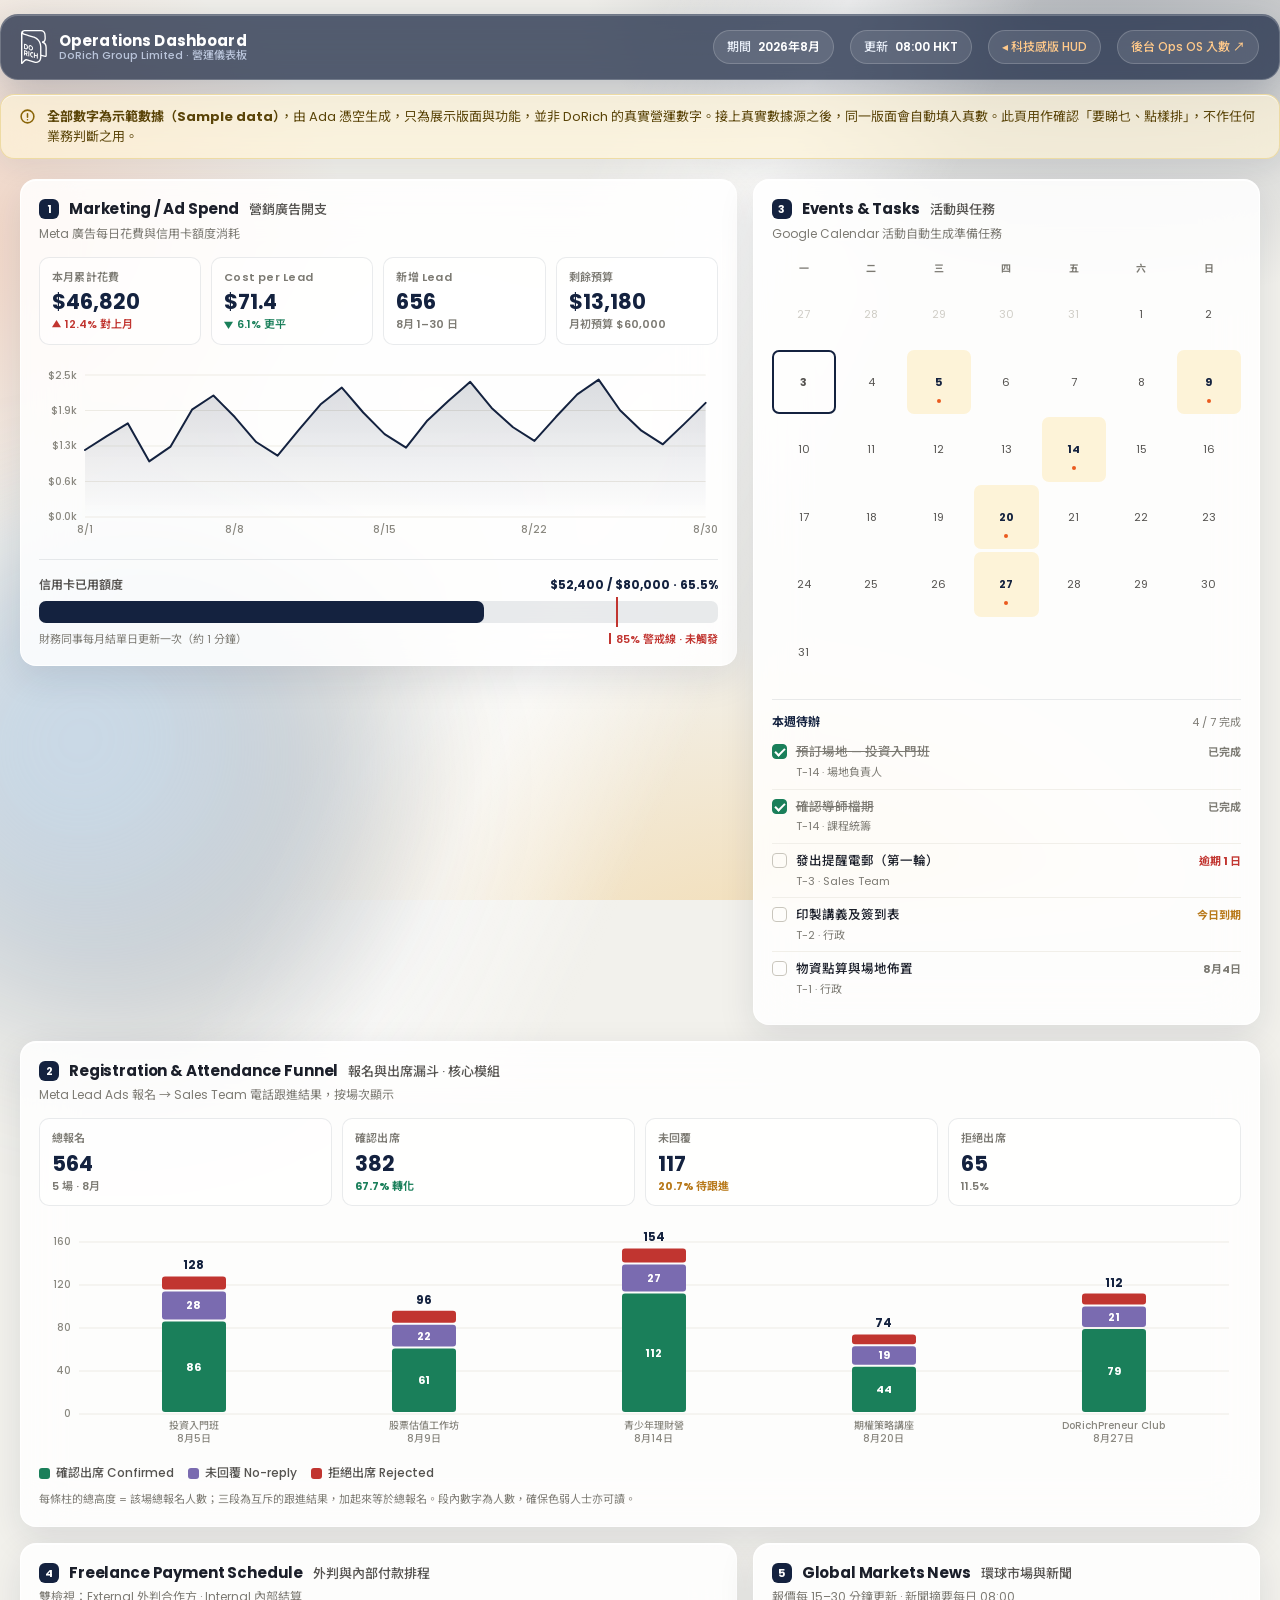
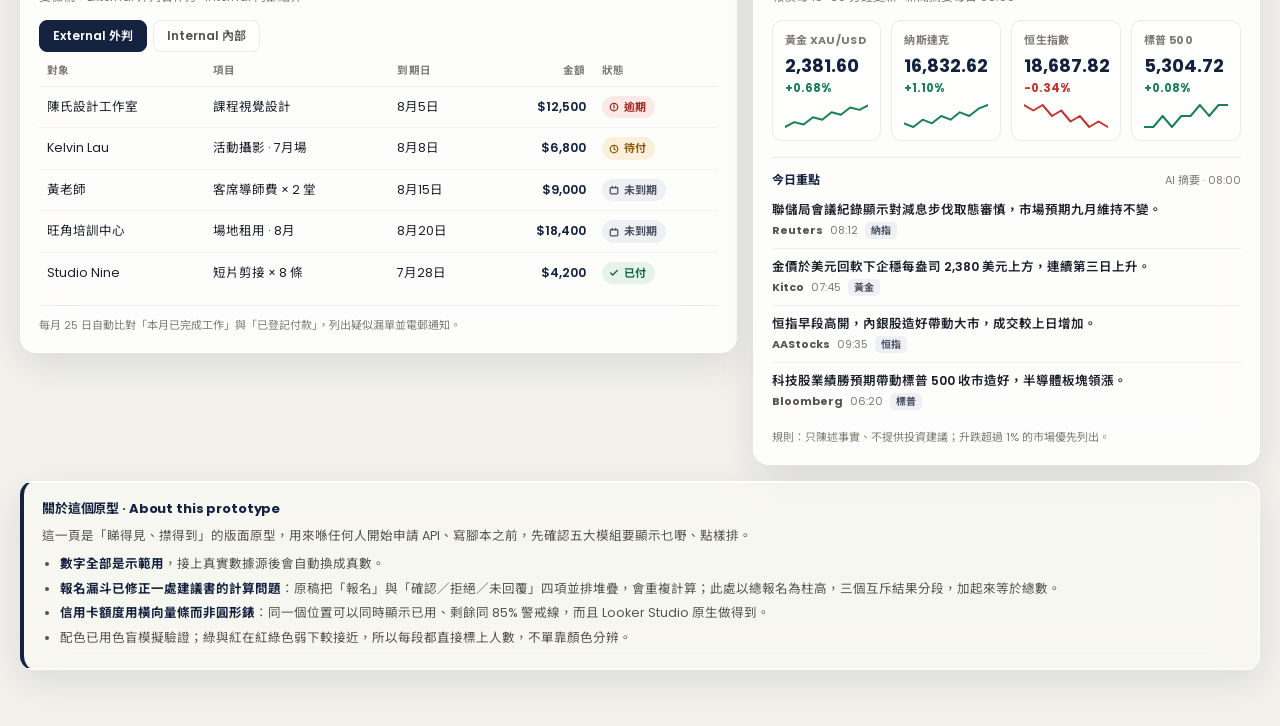
==== commit 89123841: "後台 link at the bottom — Jackson's 18 Aug ask: two-way navigation between the board and the Ops OS" ====
--- a/light.html
+++ b/light.html
@@ -305,6 +305,7 @@
     <span class="chip">期間 <b>2026年8月</b></span>
     <span class="chip">更新 <b>08:00 HKT</b></span>
     <a class="chip" href="./" style="color:#FFC98A;text-decoration:none">◂ 科技感版 HUD</a>
+    <a class="chip" href="https://dorich-ops-os-production.up.railway.app/" style="color:#FFC98A;text-decoration:none">後台 Ops OS 入數 ↗</a>
   </div>
 </header>
 
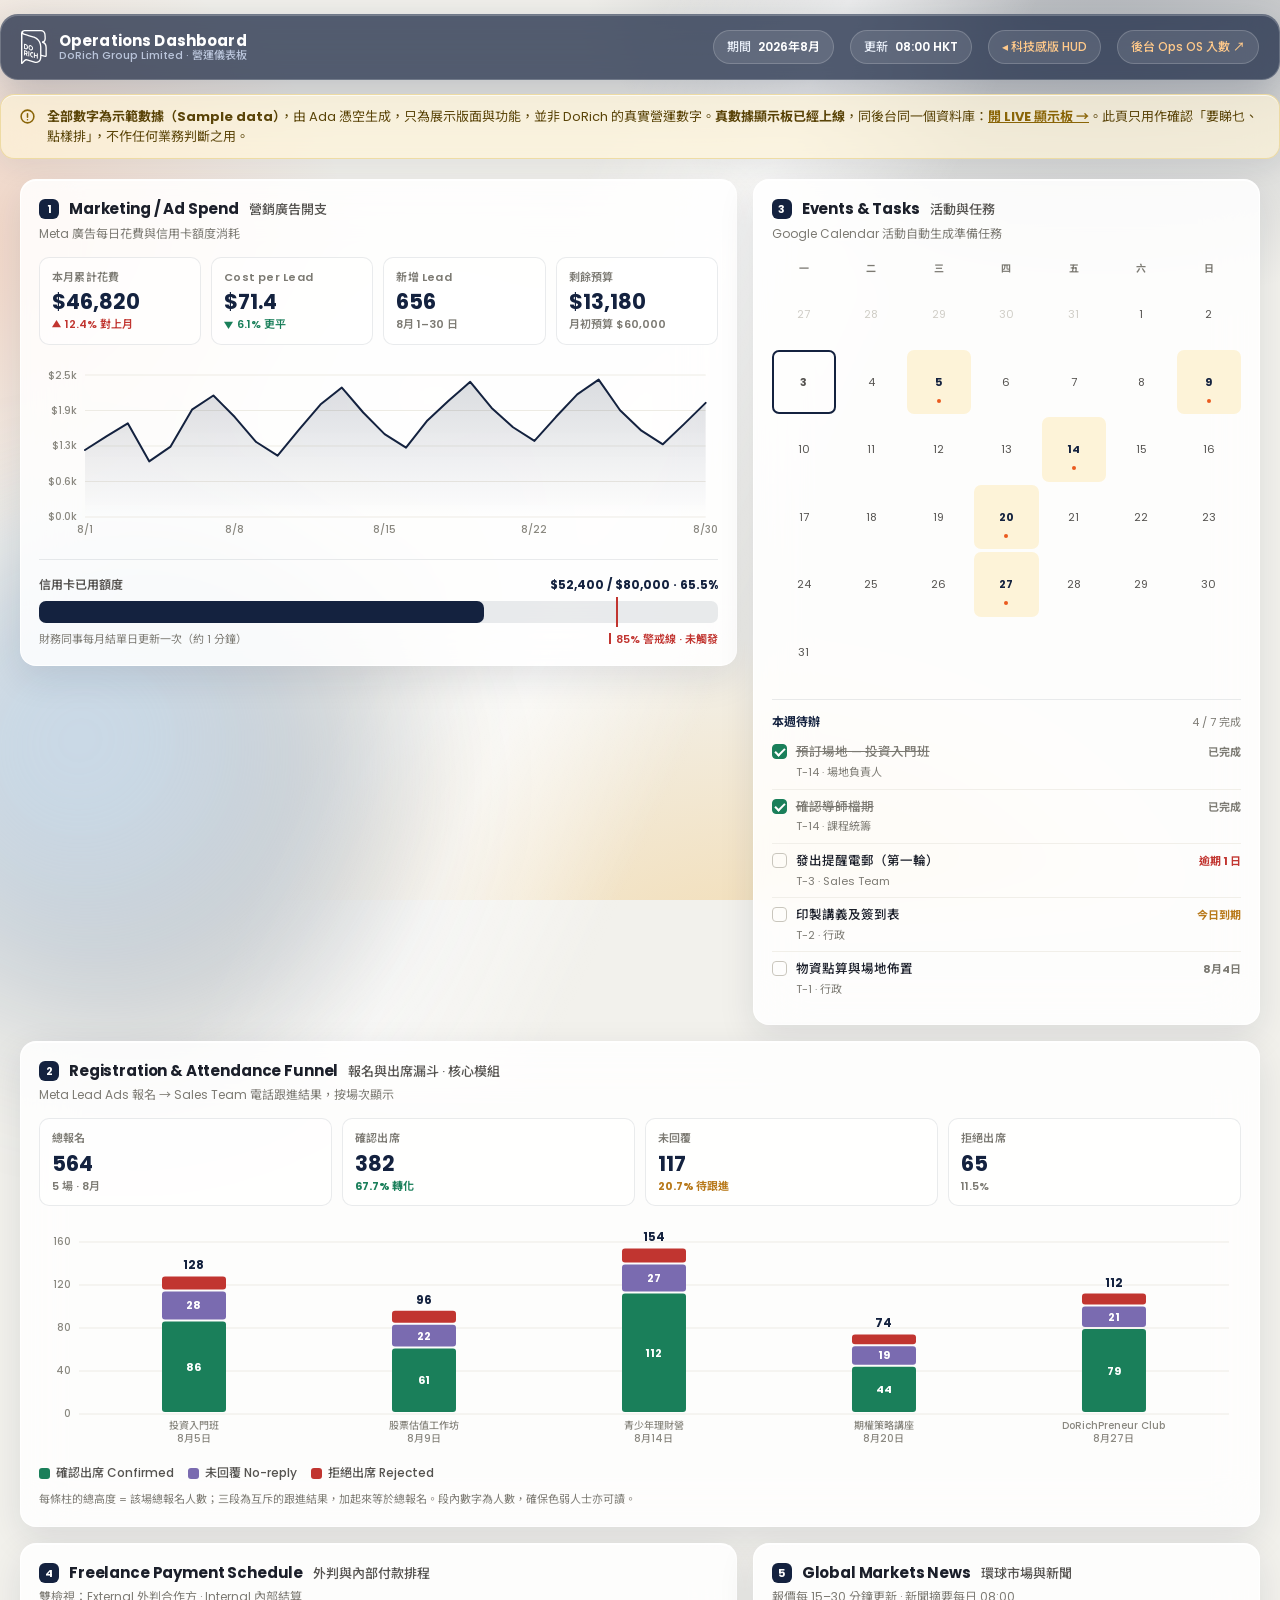
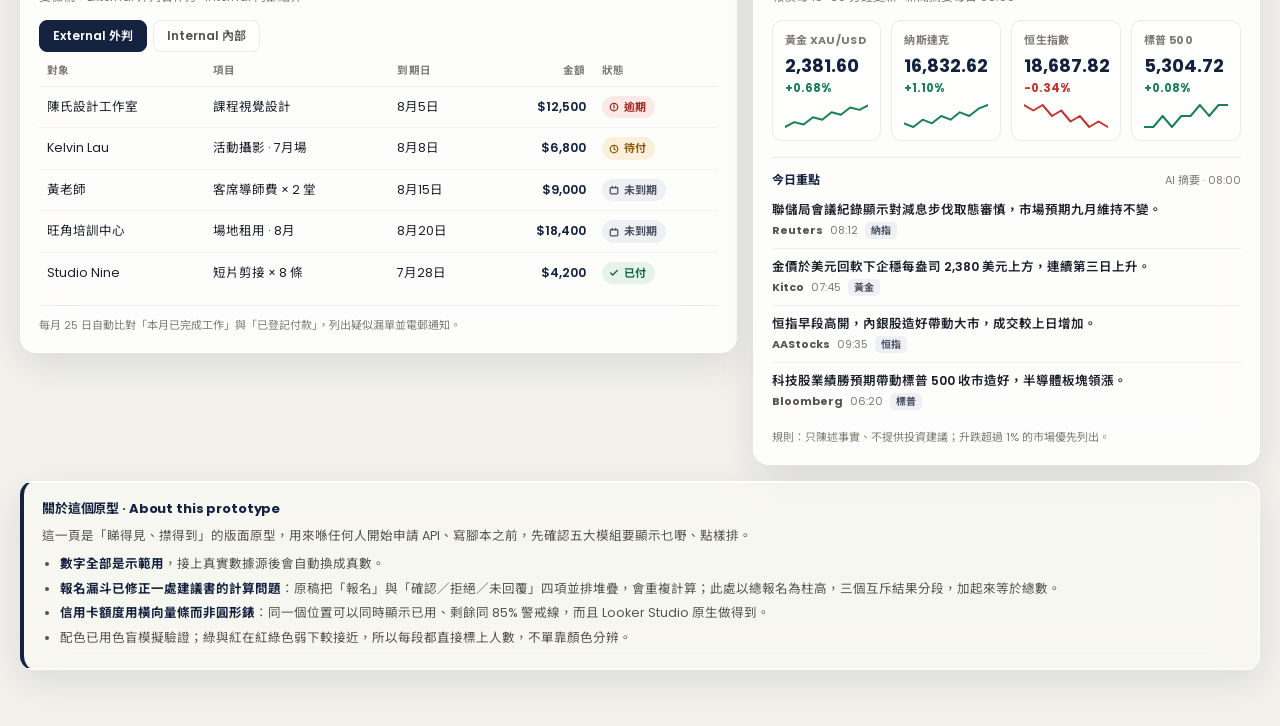
==== commit 56d61e4b: "Demo notice: real LIVE board now at ops-os /board (Jackson 18 Aug)" ====
--- a/light.html
+++ b/light.html
@@ -312,7 +312,7 @@
 <div class="notice">
   <div class="notice-in">
     <svg width="17" height="17" viewBox="0 0 24 24" fill="none" stroke="#8A6508" stroke-width="2.2" stroke-linecap="round"><circle cx="12" cy="12" r="9"/><path d="M12 8v5"/><path d="M12 16.5v.01"/></svg>
-    <div><b>全部數字為示範數據（Sample data）</b>，由 Ada 憑空生成，只為展示版面與功能，並非 DoRich 的真實營運數字。接上真實數據源之後，同一版面會自動填入真數。此頁用作確認「要睇乜、點樣排」，不作任何業務判斷之用。</div>
+    <div><b>全部數字為示範數據（Sample data）</b>，由 Ada 憑空生成，只為展示版面與功能，並非 DoRich 的真實營運數字。<b>真數據顯示板已經上線</b>，同後台同一個資料庫：<a href="https://dorich-ops-os-production.up.railway.app/board" style="color:#8A6508;font-weight:700">開 LIVE 顯示板 →</a>。此頁只用作確認「要睇乜、點樣排」，不作任何業務判斷之用。</div>
   </div>
 </div>
 
